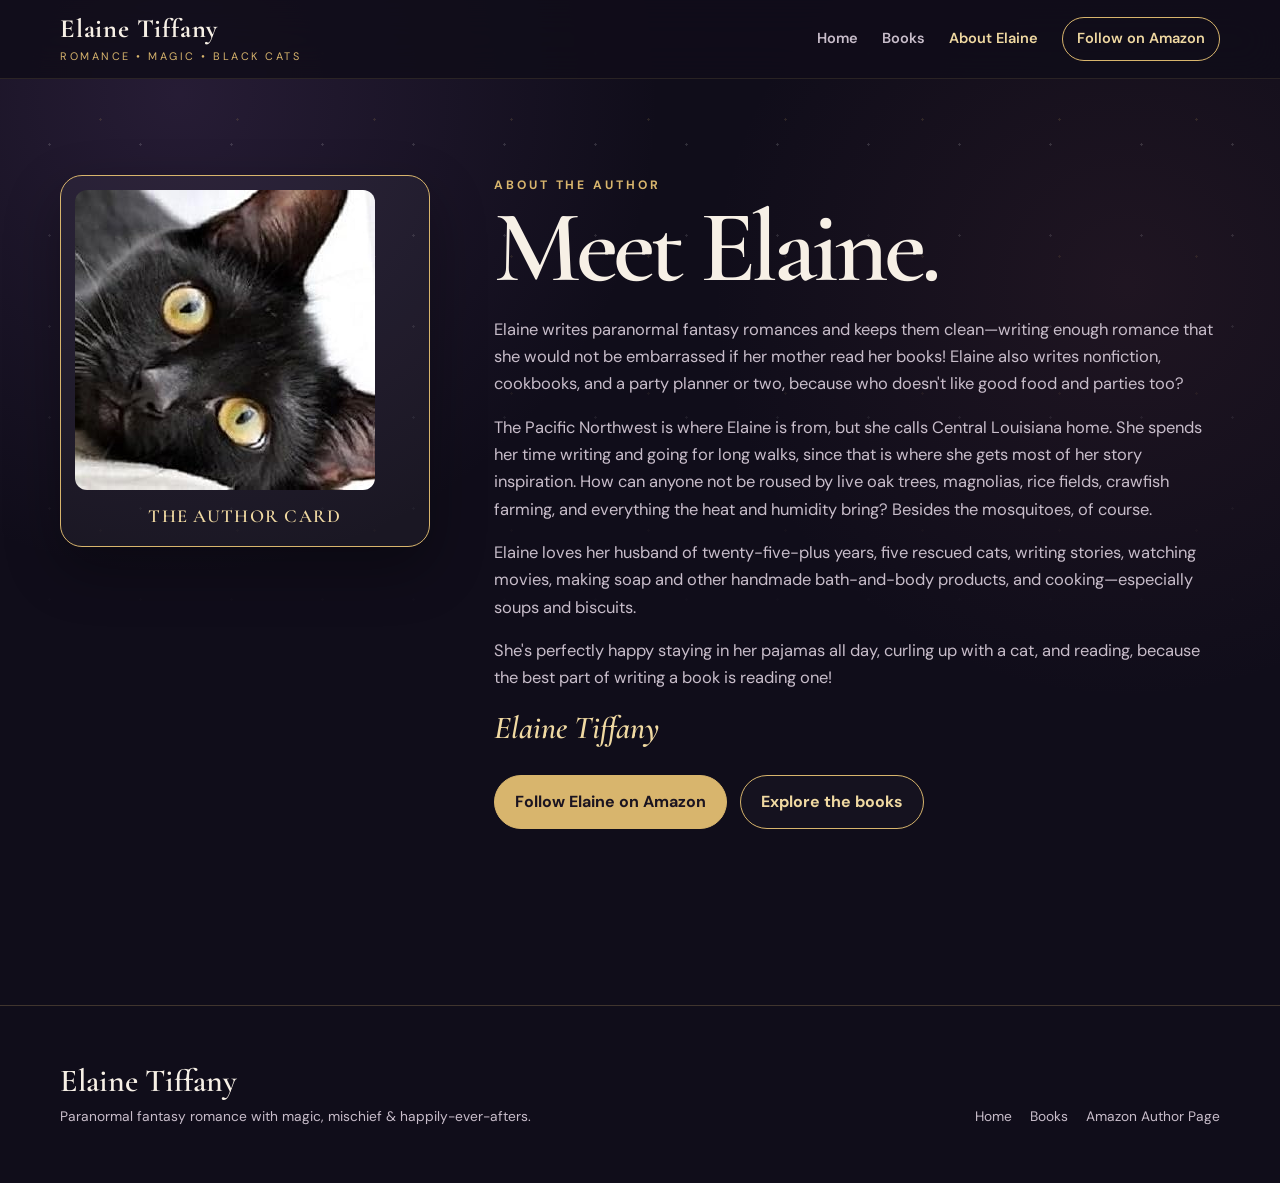
==== about.html @ 22968a8d "Add files via upload" ====
<!doctype html>
<html lang="en">
<head>
  <meta charset="utf-8"><meta name="viewport" content="width=device-width, initial-scale=1">
  <title>About Elaine Tiffany | Author</title>
  <meta name="description" content="Meet Elaine Tiffany, author of clean paranormal fantasy romance and the Black Cats and Magic series.">
  <link rel="icon" href="assets/favicon.svg" type="image/svg+xml"><link rel="stylesheet" href="styles.css">
</head>
<body>
<header class="site-header"><div class="container nav-wrap"><a class="brand" href="index.html"><strong>Elaine Tiffany</strong><span>Romance • Magic • Black Cats</span></a><nav aria-label="Primary navigation"><a href="index.html">Home</a><a href="books.html">Books</a><a href="about.html" aria-current="page">About Elaine</a><a class="nav-cta" href="https://www.amazon.com/stores/author/B0BPYTJP8M" target="_blank" rel="noopener">Follow on Amazon</a></nav></div></header>
<main>
<section class="section"><div class="container about-grid">
  <aside class="about-photo"><img src="assets/images/elaine-tiffany-author.jpg" alt="Black cat with golden eyes, Elaine Tiffany's author image"><div class="tarot-caption">THE AUTHOR CARD</div></aside>
  <div class="about-copy"><div class="eyebrow">About the author</div><h1>Meet Elaine.</h1>
    <p>Elaine writes paranormal fantasy romances and keeps them clean—writing enough romance that she would not be embarrassed if her mother read her books! Elaine also writes nonfiction, cookbooks, and a party planner or two, because who doesn't like good food and parties too?</p>
    <p>The Pacific Northwest is where Elaine is from, but she calls Central Louisiana home. She spends her time writing and going for long walks, since that is where she gets most of her story inspiration. How can anyone not be roused by live oak trees, magnolias, rice fields, crawfish farming, and everything the heat and humidity bring? Besides the mosquitoes, of course.</p>
    <p>Elaine loves her husband of twenty-five-plus years, five rescued cats, writing stories, watching movies, making soap and other handmade bath-and-body products, and cooking—especially soups and biscuits.</p>
    <p>She's perfectly happy staying in her pajamas all day, curling up with a cat, and reading, because the best part of writing a book is reading one!</p>
    <div class="signature">Elaine Tiffany</div>
    <div class="button-row" style="margin-top:28px"><a class="button primary" href="https://www.amazon.com/stores/author/B0BPYTJP8M" target="_blank" rel="noopener">Follow Elaine on Amazon</a><a class="button secondary" href="books.html">Explore the books</a></div>
  </div>
</div></section>
</main>
<footer class="site-footer"><div class="container footer-grid"><div><div class="footer-brand">Elaine Tiffany</div><div class="footer-note">Paranormal fantasy romance with magic, mischief &amp; happily-ever-afters.</div></div><div class="footer-links"><a href="index.html">Home</a><a href="books.html">Books</a><a href="https://www.amazon.com/stores/author/B0BPYTJP8M" target="_blank" rel="noopener">Amazon Author Page</a></div></div></footer>
</body></html>
---- styles.css ----
@import url('https://fonts.googleapis.com/css2?family=Cormorant+Garamond:wght@500;600;700&family=DM+Sans:wght@400;500;600;700&display=swap');

:root {
  --night: #100d1a;
  --night-2: #191329;
  --plum: #2b1e3c;
  --ink: #f7f0e6;
  --muted: #c8bdca;
  --gold: #d8b56d;
  --gold-pale: #f0d9a2;
  --rose: #c98282;
  --line: rgba(216,181,109,.24);
  --panel: rgba(255,255,255,.045);
  --shadow: 0 22px 55px rgba(0,0,0,.32);
}

* { box-sizing: border-box; }
html { scroll-behavior: smooth; }
body {
  margin: 0;
  color: var(--ink);
  font-family: "DM Sans", system-ui, sans-serif;
  background:
    radial-gradient(circle at 14% 8%, rgba(109,76,138,.24), transparent 30rem),
    radial-gradient(circle at 88% 24%, rgba(141,79,89,.12), transparent 26rem),
    var(--night);
  line-height: 1.65;
}
body::before {
  content: "";
  position: fixed; inset: 0; pointer-events: none; opacity: .25;
  background-image:
    radial-gradient(circle, rgba(255,255,255,.7) 0 1px, transparent 1.4px),
    radial-gradient(circle, rgba(216,181,109,.7) 0 1px, transparent 1.4px);
  background-size: 91px 91px, 137px 137px;
  background-position: 4px 8px, 32px 51px;
  mask-image: linear-gradient(to bottom, black, transparent 72%);
}

a { color: inherit; }
img { max-width: 100%; display: block; }
.container { width: min(1160px, calc(100% - 40px)); margin: 0 auto; }

.site-header {
  position: sticky; top: 0; z-index: 50;
  background: rgba(16,13,26,.88);
  backdrop-filter: blur(18px);
  border-bottom: 1px solid rgba(216,181,109,.13);
}
.nav-wrap { display:flex; align-items:center; justify-content:space-between; min-height:78px; gap:24px; }
.brand { text-decoration:none; display:flex; flex-direction:column; line-height:1; }
.brand strong { font: 700 1.65rem/1 "Cormorant Garamond", serif; letter-spacing:.03em; }
.brand span { color:var(--gold); font-size:.68rem; letter-spacing:.23em; text-transform:uppercase; margin-top:8px; }
nav { display:flex; gap:24px; align-items:center; }
nav a { text-decoration:none; color:var(--muted); font-size:.91rem; font-weight:600; }
nav a:hover, nav a[aria-current="page"] { color:var(--gold-pale); }
.nav-cta { border:1px solid var(--gold); padding:9px 14px; border-radius:999px; color:var(--gold-pale)!important; }

.hero { min-height: calc(100vh - 79px); display:grid; align-items:center; padding:72px 0 82px; }
.hero-grid { display:grid; grid-template-columns: 1.12fr .88fr; align-items:center; gap:72px; }
.eyebrow { color:var(--gold); font-size:.76rem; text-transform:uppercase; letter-spacing:.24em; font-weight:700; }
h1,h2,h3 { font-family:"Cormorant Garamond", serif; line-height:1.02; margin:0; }
h1 { font-size:clamp(4rem, 9vw, 7.6rem); font-weight:600; letter-spacing:-.045em; }
.hero h1 em { color:var(--gold-pale); font-style:italic; font-weight:500; }
.hero-lede { max-width:680px; color:var(--muted); font-size:1.13rem; margin:26px 0 34px; }
.button-row { display:flex; flex-wrap:wrap; gap:13px; }
.button { display:inline-flex; align-items:center; justify-content:center; text-decoration:none; border-radius:999px; padding:13px 20px; font-weight:700; border:1px solid var(--gold); transition:.2s ease; }
.button.primary { background:var(--gold); color:#1b1420; }
.button.secondary { color:var(--gold-pale); background:rgba(255,255,255,.025); }
.button:hover { transform:translateY(-2px); box-shadow:0 9px 24px rgba(0,0,0,.24); }

.tarot-frame { width:min(390px, 100%); margin-left:auto; border:1px solid var(--gold); padding:13px; border-radius:22px; background:linear-gradient(160deg, rgba(216,181,109,.1), rgba(255,255,255,.02)); box-shadow:var(--shadow); transform:rotate(2deg); }
.tarot-inner { border:1px solid var(--line); padding:14px; border-radius:14px; position:relative; }
.tarot-inner::before,.tarot-inner::after { content:"✦"; position:absolute; color:var(--gold); font-size:18px; top:-4px; }
.tarot-inner::before { left:8px; }.tarot-inner::after { right:8px; }
.author-cat { aspect-ratio:1/1; object-fit:cover; border-radius:10px; }
.tarot-caption { text-align:center; padding:15px 4px 5px; color:var(--gold-pale); font:600 1.15rem "Cormorant Garamond",serif; letter-spacing:.07em; }

.section { padding:96px 0; position:relative; }
.section-tight { padding-top:40px; }
.section-head { max-width:720px; margin-bottom:44px; }
.section-head h2 { font-size:clamp(2.9rem,5.7vw,5rem); margin-top:10px; }
.section-head p { color:var(--muted); margin:18px 0 0; }

.series-intro { display:grid; grid-template-columns:.78fr 1.22fr; gap:58px; align-items:start; }
.series-title-card { border:1px solid var(--line); border-radius:22px; padding:34px; background:var(--panel); box-shadow:var(--shadow); position:sticky; top:112px; }
.series-title-card .big-seven { font:600 7rem/1 "Cormorant Garamond",serif; color:var(--gold); opacity:.9; }
.series-title-card p { color:var(--muted); }
.series-copy h2 { font-size:clamp(3.2rem,6vw,5.3rem); }
.series-copy p { color:var(--muted); font-size:1.02rem; }

.book-grid { display:grid; grid-template-columns:repeat(3,1fr); gap:25px; }
.book-card { border:1px solid var(--line); background:var(--panel); border-radius:20px; overflow:hidden; box-shadow:0 16px 42px rgba(0,0,0,.2); }
.book-card img { width:100%; aspect-ratio:2/3; object-fit:cover; }
.book-card-body { padding:24px; }
.book-card .status { display:inline-flex; padding:5px 10px; border:1px solid var(--line); border-radius:999px; color:var(--gold-pale); font-size:.72rem; letter-spacing:.12em; text-transform:uppercase; margin-bottom:12px; }
.book-card h3 { font-size:2rem; }
.book-card p { color:var(--muted); font-size:.93rem; }
.book-card .button { width:100%; margin-top:6px; padding:11px 14px; }
.sneak { border-color:rgba(240,217,162,.55); box-shadow:0 16px 55px rgba(216,181,109,.12); }
.sneak .status { background:rgba(216,181,109,.12); }

.cta-band { margin:74px 0 0; border:1px solid var(--line); border-radius:26px; padding:48px; background:linear-gradient(120deg, rgba(216,181,109,.1), rgba(110,74,136,.12)); display:flex; justify-content:space-between; align-items:center; gap:28px; }
.cta-band h2 { font-size:clamp(2.3rem,5vw,4rem); }
.cta-band p { color:var(--muted); margin:8px 0 0; max-width:650px; }

.page-hero { padding:88px 0 48px; }
.page-hero h1 { font-size:clamp(4rem,8vw,7rem); }
.page-hero p { color:var(--muted); max-width:760px; font-size:1.08rem; }
.book-list { display:flex; flex-direction:column; gap:34px; }
.book-feature { display:grid; grid-template-columns:280px 1fr; gap:40px; padding:30px; border:1px solid var(--line); background:var(--panel); border-radius:24px; align-items:start; }
.book-feature img { border-radius:12px; box-shadow:0 16px 38px rgba(0,0,0,.34); }
.book-meta { color:var(--gold); text-transform:uppercase; letter-spacing:.17em; font-size:.73rem; font-weight:700; }
.book-feature h2 { font-size:clamp(2.7rem,5vw,4.3rem); margin:8px 0 13px; }
.book-feature p { color:var(--muted); }
.book-feature .button { margin-top:8px; }

.future-grid { display:grid; grid-template-columns:1fr 1fr; gap:28px; margin-top:38px; }
.future-card { min-height:330px; border:1px solid var(--line); border-radius:24px; padding:38px; display:flex; flex-direction:column; justify-content:flex-end; background:
  linear-gradient(to top, rgba(16,13,26,.96), rgba(26,19,41,.74)),
  repeating-linear-gradient(45deg, transparent 0 24px, rgba(216,181,109,.04) 24px 25px);
  position:relative; overflow:hidden;
}
.future-card::before { content:"✦"; position:absolute; top:25px; right:30px; color:var(--gold); font-size:3rem; opacity:.3; }
.future-card .roman { font:600 5.5rem/1 "Cormorant Garamond",serif; color:rgba(216,181,109,.18); position:absolute; top:22px; left:30px; }
.future-card h3 { font-size:3rem; }
.future-card p { color:var(--muted); margin-bottom:0; }

.about-grid { display:grid; grid-template-columns:370px 1fr; gap:64px; align-items:start; }
.about-photo { border:1px solid var(--gold); padding:14px; border-radius:22px; background:var(--panel); box-shadow:var(--shadow); }
.about-photo img { border-radius:12px; aspect-ratio:1/1; object-fit:cover; }
.about-copy h1 { font-size:clamp(4rem,8vw,7rem); }
.about-copy p { color:var(--muted); font-size:1.03rem; }
.about-copy .signature { color:var(--gold-pale); font:italic 600 2rem "Cormorant Garamond",serif; }

.site-footer { padding:55px 0; border-top:1px solid var(--line); margin-top:80px; }
.footer-grid { display:flex; justify-content:space-between; gap:30px; align-items:flex-end; }
.footer-brand { font:600 2rem "Cormorant Garamond",serif; }
.footer-note { color:var(--muted); font-size:.86rem; margin-top:5px; }
.footer-links { display:flex; flex-wrap:wrap; gap:18px; justify-content:flex-end; }
.footer-links a { color:var(--muted); text-decoration:none; font-size:.86rem; }
.footer-links a:hover { color:var(--gold-pale); }

@media (max-width: 900px) {
  .hero-grid,.series-intro,.about-grid { grid-template-columns:1fr; }
  .tarot-frame { margin:20px auto 0; }
  .series-title-card { position:static; }
  .book-grid { grid-template-columns:repeat(2,1fr); }
  .book-feature { grid-template-columns:220px 1fr; gap:28px; }
  .about-photo { max-width:380px; }
}
@media (max-width: 650px) {
  .container { width:min(100% - 28px,1160px); }
  .nav-wrap { min-height:70px; }
  nav a:not(.nav-cta) { display:none; }
  .brand strong { font-size:1.35rem; }
  h1 { font-size:3.55rem; }
  .hero { padding-top:48px; }
  .section { padding:70px 0; }
  .book-grid,.future-grid { grid-template-columns:1fr; }
  .book-feature { grid-template-columns:1fr; padding:20px; }
  .book-feature img { width:min(280px,100%); margin:auto; }
  .cta-band,.footer-grid { flex-direction:column; align-items:flex-start; }
  .cta-band { padding:32px; }
  .footer-links { justify-content:flex-start; }
}
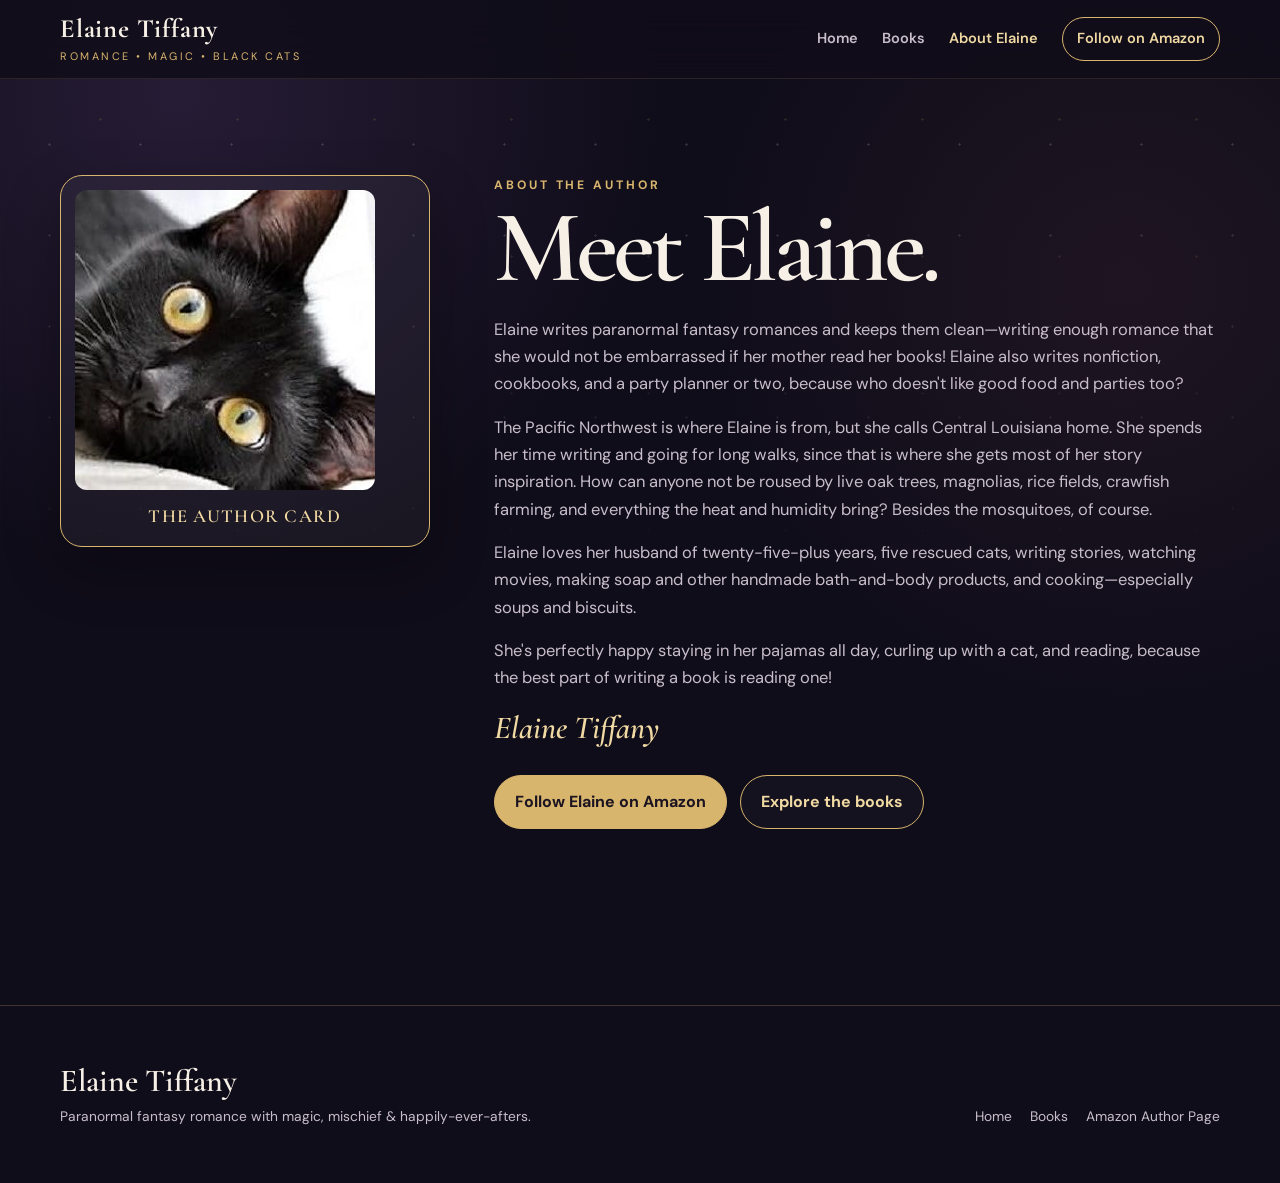
==== commit d8be0bf7: "Add files via upload" ====
--- a/about.html
+++ b/about.html
@@ -1,25 +1,25 @@
-<!doctype html>
-<html lang="en">
-<head>
-  <meta charset="utf-8"><meta name="viewport" content="width=device-width, initial-scale=1">
-  <title>About Elaine Tiffany | Author</title>
-  <meta name="description" content="Meet Elaine Tiffany, author of clean paranormal fantasy romance and the Black Cats and Magic series.">
-  <link rel="icon" href="assets/favicon.svg" type="image/svg+xml"><link rel="stylesheet" href="styles.css">
-</head>
-<body>
-<header class="site-header"><div class="container nav-wrap"><a class="brand" href="index.html"><strong>Elaine Tiffany</strong><span>Romance • Magic • Black Cats</span></a><nav aria-label="Primary navigation"><a href="index.html">Home</a><a href="books.html">Books</a><a href="about.html" aria-current="page">About Elaine</a><a class="nav-cta" href="https://www.amazon.com/stores/author/B0BPYTJP8M" target="_blank" rel="noopener">Follow on Amazon</a></nav></div></header>
-<main>
-<section class="section"><div class="container about-grid">
-  <aside class="about-photo"><img src="assets/images/elaine-tiffany-author.jpg" alt="Black cat with golden eyes, Elaine Tiffany's author image"><div class="tarot-caption">THE AUTHOR CARD</div></aside>
-  <div class="about-copy"><div class="eyebrow">About the author</div><h1>Meet Elaine.</h1>
-    <p>Elaine writes paranormal fantasy romances and keeps them clean—writing enough romance that she would not be embarrassed if her mother read her books! Elaine also writes nonfiction, cookbooks, and a party planner or two, because who doesn't like good food and parties too?</p>
-    <p>The Pacific Northwest is where Elaine is from, but she calls Central Louisiana home. She spends her time writing and going for long walks, since that is where she gets most of her story inspiration. How can anyone not be roused by live oak trees, magnolias, rice fields, crawfish farming, and everything the heat and humidity bring? Besides the mosquitoes, of course.</p>
-    <p>Elaine loves her husband of twenty-five-plus years, five rescued cats, writing stories, watching movies, making soap and other handmade bath-and-body products, and cooking—especially soups and biscuits.</p>
-    <p>She's perfectly happy staying in her pajamas all day, curling up with a cat, and reading, because the best part of writing a book is reading one!</p>
-    <div class="signature">Elaine Tiffany</div>
-    <div class="button-row" style="margin-top:28px"><a class="button primary" href="https://www.amazon.com/stores/author/B0BPYTJP8M" target="_blank" rel="noopener">Follow Elaine on Amazon</a><a class="button secondary" href="books.html">Explore the books</a></div>
-  </div>
-</div></section>
-</main>
-<footer class="site-footer"><div class="container footer-grid"><div><div class="footer-brand">Elaine Tiffany</div><div class="footer-note">Paranormal fantasy romance with magic, mischief &amp; happily-ever-afters.</div></div><div class="footer-links"><a href="index.html">Home</a><a href="books.html">Books</a><a href="https://www.amazon.com/stores/author/B0BPYTJP8M" target="_blank" rel="noopener">Amazon Author Page</a></div></div></footer>
-</body></html>
+<!doctype html>
+<html lang="en">
+<head>
+  <meta charset="utf-8"><meta name="viewport" content="width=device-width, initial-scale=1">
+  <title>About Elaine Tiffany | Author</title>
+  <meta name="description" content="Meet Elaine Tiffany, author of clean paranormal fantasy romance and the Black Cats and Magic series.">
+  <link rel="icon" href="assets/favicon.svg" type="image/svg+xml"><link rel="stylesheet" href="styles.css">
+</head>
+<body>
+<header class="site-header"><div class="container nav-wrap"><a class="brand" href="index.html"><strong>Elaine Tiffany</strong><span>Romance • Magic • Black Cats</span></a><nav aria-label="Primary navigation"><a href="index.html">Home</a><a href="books.html">Books</a><a href="about.html" aria-current="page">About Elaine</a><a class="nav-cta" href="https://www.amazon.com/stores/author/B0BPYTJP8M" target="_blank" rel="noopener">Follow on Amazon</a></nav></div></header>
+<main>
+<section class="section"><div class="container about-grid">
+  <aside class="about-photo"><img src="assets/images/elaine-tiffany-author.jpg" alt="Black cat with golden eyes, Elaine Tiffany's author image" decoding="async" loading="lazy"><div class="tarot-caption">THE AUTHOR CARD</div></aside>
+  <div class="about-copy"><div class="eyebrow">About the author</div><h1>Meet Elaine.</h1>
+    <p>Elaine writes paranormal fantasy romances and keeps them clean—writing enough romance that she would not be embarrassed if her mother read her books! Elaine also writes nonfiction, cookbooks, and a party planner or two, because who doesn't like good food and parties too?</p>
+    <p>The Pacific Northwest is where Elaine is from, but she calls Central Louisiana home. She spends her time writing and going for long walks, since that is where she gets most of her story inspiration. How can anyone not be roused by live oak trees, magnolias, rice fields, crawfish farming, and everything the heat and humidity bring? Besides the mosquitoes, of course.</p>
+    <p>Elaine loves her husband of twenty-five-plus years, five rescued cats, writing stories, watching movies, making soap and other handmade bath-and-body products, and cooking—especially soups and biscuits.</p>
+    <p>She's perfectly happy staying in her pajamas all day, curling up with a cat, and reading, because the best part of writing a book is reading one!</p>
+    <div class="signature">Elaine Tiffany</div>
+    <div class="button-row" style="margin-top:28px"><a class="button primary" href="https://www.amazon.com/stores/author/B0BPYTJP8M" target="_blank" rel="noopener">Follow Elaine on Amazon</a><a class="button secondary" href="books.html">Explore the books</a></div>
+  </div>
+</div></section>
+</main>
+<footer class="site-footer"><div class="container footer-grid"><div><div class="footer-brand">Elaine Tiffany</div><div class="footer-note">Paranormal fantasy romance with magic, mischief &amp; happily-ever-afters.</div></div><div class="footer-links"><a href="index.html">Home</a><a href="books.html">Books</a><a href="https://www.amazon.com/stores/author/B0BPYTJP8M" target="_blank" rel="noopener">Amazon Author Page</a></div></div></footer>
+</body></html>
--- a/styles.css
+++ b/styles.css
@@ -1,166 +1,182 @@
-@import url('https://fonts.googleapis.com/css2?family=Cormorant+Garamond:wght@500;600;700&family=DM+Sans:wght@400;500;600;700&display=swap');
-
-:root {
-  --night: #100d1a;
-  --night-2: #191329;
-  --plum: #2b1e3c;
-  --ink: #f7f0e6;
-  --muted: #c8bdca;
-  --gold: #d8b56d;
-  --gold-pale: #f0d9a2;
-  --rose: #c98282;
-  --line: rgba(216,181,109,.24);
-  --panel: rgba(255,255,255,.045);
-  --shadow: 0 22px 55px rgba(0,0,0,.32);
-}
-
-* { box-sizing: border-box; }
-html { scroll-behavior: smooth; }
-body {
-  margin: 0;
-  color: var(--ink);
-  font-family: "DM Sans", system-ui, sans-serif;
-  background:
-    radial-gradient(circle at 14% 8%, rgba(109,76,138,.24), transparent 30rem),
-    radial-gradient(circle at 88% 24%, rgba(141,79,89,.12), transparent 26rem),
-    var(--night);
-  line-height: 1.65;
-}
-body::before {
-  content: "";
-  position: fixed; inset: 0; pointer-events: none; opacity: .25;
-  background-image:
-    radial-gradient(circle, rgba(255,255,255,.7) 0 1px, transparent 1.4px),
-    radial-gradient(circle, rgba(216,181,109,.7) 0 1px, transparent 1.4px);
-  background-size: 91px 91px, 137px 137px;
-  background-position: 4px 8px, 32px 51px;
-  mask-image: linear-gradient(to bottom, black, transparent 72%);
-}
-
-a { color: inherit; }
-img { max-width: 100%; display: block; }
-.container { width: min(1160px, calc(100% - 40px)); margin: 0 auto; }
-
-.site-header {
-  position: sticky; top: 0; z-index: 50;
-  background: rgba(16,13,26,.88);
-  backdrop-filter: blur(18px);
-  border-bottom: 1px solid rgba(216,181,109,.13);
-}
-.nav-wrap { display:flex; align-items:center; justify-content:space-between; min-height:78px; gap:24px; }
-.brand { text-decoration:none; display:flex; flex-direction:column; line-height:1; }
-.brand strong { font: 700 1.65rem/1 "Cormorant Garamond", serif; letter-spacing:.03em; }
-.brand span { color:var(--gold); font-size:.68rem; letter-spacing:.23em; text-transform:uppercase; margin-top:8px; }
-nav { display:flex; gap:24px; align-items:center; }
-nav a { text-decoration:none; color:var(--muted); font-size:.91rem; font-weight:600; }
-nav a:hover, nav a[aria-current="page"] { color:var(--gold-pale); }
-.nav-cta { border:1px solid var(--gold); padding:9px 14px; border-radius:999px; color:var(--gold-pale)!important; }
-
-.hero { min-height: calc(100vh - 79px); display:grid; align-items:center; padding:72px 0 82px; }
-.hero-grid { display:grid; grid-template-columns: 1.12fr .88fr; align-items:center; gap:72px; }
-.eyebrow { color:var(--gold); font-size:.76rem; text-transform:uppercase; letter-spacing:.24em; font-weight:700; }
-h1,h2,h3 { font-family:"Cormorant Garamond", serif; line-height:1.02; margin:0; }
-h1 { font-size:clamp(4rem, 9vw, 7.6rem); font-weight:600; letter-spacing:-.045em; }
-.hero h1 em { color:var(--gold-pale); font-style:italic; font-weight:500; }
-.hero-lede { max-width:680px; color:var(--muted); font-size:1.13rem; margin:26px 0 34px; }
-.button-row { display:flex; flex-wrap:wrap; gap:13px; }
-.button { display:inline-flex; align-items:center; justify-content:center; text-decoration:none; border-radius:999px; padding:13px 20px; font-weight:700; border:1px solid var(--gold); transition:.2s ease; }
-.button.primary { background:var(--gold); color:#1b1420; }
-.button.secondary { color:var(--gold-pale); background:rgba(255,255,255,.025); }
-.button:hover { transform:translateY(-2px); box-shadow:0 9px 24px rgba(0,0,0,.24); }
-
-.tarot-frame { width:min(390px, 100%); margin-left:auto; border:1px solid var(--gold); padding:13px; border-radius:22px; background:linear-gradient(160deg, rgba(216,181,109,.1), rgba(255,255,255,.02)); box-shadow:var(--shadow); transform:rotate(2deg); }
-.tarot-inner { border:1px solid var(--line); padding:14px; border-radius:14px; position:relative; }
-.tarot-inner::before,.tarot-inner::after { content:"✦"; position:absolute; color:var(--gold); font-size:18px; top:-4px; }
-.tarot-inner::before { left:8px; }.tarot-inner::after { right:8px; }
-.author-cat { aspect-ratio:1/1; object-fit:cover; border-radius:10px; }
-.tarot-caption { text-align:center; padding:15px 4px 5px; color:var(--gold-pale); font:600 1.15rem "Cormorant Garamond",serif; letter-spacing:.07em; }
-
-.section { padding:96px 0; position:relative; }
-.section-tight { padding-top:40px; }
-.section-head { max-width:720px; margin-bottom:44px; }
-.section-head h2 { font-size:clamp(2.9rem,5.7vw,5rem); margin-top:10px; }
-.section-head p { color:var(--muted); margin:18px 0 0; }
-
-.series-intro { display:grid; grid-template-columns:.78fr 1.22fr; gap:58px; align-items:start; }
-.series-title-card { border:1px solid var(--line); border-radius:22px; padding:34px; background:var(--panel); box-shadow:var(--shadow); position:sticky; top:112px; }
-.series-title-card .big-seven { font:600 7rem/1 "Cormorant Garamond",serif; color:var(--gold); opacity:.9; }
-.series-title-card p { color:var(--muted); }
-.series-copy h2 { font-size:clamp(3.2rem,6vw,5.3rem); }
-.series-copy p { color:var(--muted); font-size:1.02rem; }
-
-.book-grid { display:grid; grid-template-columns:repeat(3,1fr); gap:25px; }
-.book-card { border:1px solid var(--line); background:var(--panel); border-radius:20px; overflow:hidden; box-shadow:0 16px 42px rgba(0,0,0,.2); }
-.book-card img { width:100%; aspect-ratio:2/3; object-fit:cover; }
-.book-card-body { padding:24px; }
-.book-card .status { display:inline-flex; padding:5px 10px; border:1px solid var(--line); border-radius:999px; color:var(--gold-pale); font-size:.72rem; letter-spacing:.12em; text-transform:uppercase; margin-bottom:12px; }
-.book-card h3 { font-size:2rem; }
-.book-card p { color:var(--muted); font-size:.93rem; }
-.book-card .button { width:100%; margin-top:6px; padding:11px 14px; }
-.sneak { border-color:rgba(240,217,162,.55); box-shadow:0 16px 55px rgba(216,181,109,.12); }
-.sneak .status { background:rgba(216,181,109,.12); }
-
-.cta-band { margin:74px 0 0; border:1px solid var(--line); border-radius:26px; padding:48px; background:linear-gradient(120deg, rgba(216,181,109,.1), rgba(110,74,136,.12)); display:flex; justify-content:space-between; align-items:center; gap:28px; }
-.cta-band h2 { font-size:clamp(2.3rem,5vw,4rem); }
-.cta-band p { color:var(--muted); margin:8px 0 0; max-width:650px; }
-
-.page-hero { padding:88px 0 48px; }
-.page-hero h1 { font-size:clamp(4rem,8vw,7rem); }
-.page-hero p { color:var(--muted); max-width:760px; font-size:1.08rem; }
-.book-list { display:flex; flex-direction:column; gap:34px; }
-.book-feature { display:grid; grid-template-columns:280px 1fr; gap:40px; padding:30px; border:1px solid var(--line); background:var(--panel); border-radius:24px; align-items:start; }
-.book-feature img { border-radius:12px; box-shadow:0 16px 38px rgba(0,0,0,.34); }
-.book-meta { color:var(--gold); text-transform:uppercase; letter-spacing:.17em; font-size:.73rem; font-weight:700; }
-.book-feature h2 { font-size:clamp(2.7rem,5vw,4.3rem); margin:8px 0 13px; }
-.book-feature p { color:var(--muted); }
-.book-feature .button { margin-top:8px; }
-
-.future-grid { display:grid; grid-template-columns:1fr 1fr; gap:28px; margin-top:38px; }
-.future-card { min-height:330px; border:1px solid var(--line); border-radius:24px; padding:38px; display:flex; flex-direction:column; justify-content:flex-end; background:
-  linear-gradient(to top, rgba(16,13,26,.96), rgba(26,19,41,.74)),
-  repeating-linear-gradient(45deg, transparent 0 24px, rgba(216,181,109,.04) 24px 25px);
-  position:relative; overflow:hidden;
-}
-.future-card::before { content:"✦"; position:absolute; top:25px; right:30px; color:var(--gold); font-size:3rem; opacity:.3; }
-.future-card .roman { font:600 5.5rem/1 "Cormorant Garamond",serif; color:rgba(216,181,109,.18); position:absolute; top:22px; left:30px; }
-.future-card h3 { font-size:3rem; }
-.future-card p { color:var(--muted); margin-bottom:0; }
-
-.about-grid { display:grid; grid-template-columns:370px 1fr; gap:64px; align-items:start; }
-.about-photo { border:1px solid var(--gold); padding:14px; border-radius:22px; background:var(--panel); box-shadow:var(--shadow); }
-.about-photo img { border-radius:12px; aspect-ratio:1/1; object-fit:cover; }
-.about-copy h1 { font-size:clamp(4rem,8vw,7rem); }
-.about-copy p { color:var(--muted); font-size:1.03rem; }
-.about-copy .signature { color:var(--gold-pale); font:italic 600 2rem "Cormorant Garamond",serif; }
-
-.site-footer { padding:55px 0; border-top:1px solid var(--line); margin-top:80px; }
-.footer-grid { display:flex; justify-content:space-between; gap:30px; align-items:flex-end; }
-.footer-brand { font:600 2rem "Cormorant Garamond",serif; }
-.footer-note { color:var(--muted); font-size:.86rem; margin-top:5px; }
-.footer-links { display:flex; flex-wrap:wrap; gap:18px; justify-content:flex-end; }
-.footer-links a { color:var(--muted); text-decoration:none; font-size:.86rem; }
-.footer-links a:hover { color:var(--gold-pale); }
-
-@media (max-width: 900px) {
-  .hero-grid,.series-intro,.about-grid { grid-template-columns:1fr; }
-  .tarot-frame { margin:20px auto 0; }
-  .series-title-card { position:static; }
-  .book-grid { grid-template-columns:repeat(2,1fr); }
-  .book-feature { grid-template-columns:220px 1fr; gap:28px; }
-  .about-photo { max-width:380px; }
-}
-@media (max-width: 650px) {
-  .container { width:min(100% - 28px,1160px); }
-  .nav-wrap { min-height:70px; }
-  nav a:not(.nav-cta) { display:none; }
-  .brand strong { font-size:1.35rem; }
-  h1 { font-size:3.55rem; }
-  .hero { padding-top:48px; }
-  .section { padding:70px 0; }
-  .book-grid,.future-grid { grid-template-columns:1fr; }
-  .book-feature { grid-template-columns:1fr; padding:20px; }
-  .book-feature img { width:min(280px,100%); margin:auto; }
-  .cta-band,.footer-grid { flex-direction:column; align-items:flex-start; }
-  .cta-band { padding:32px; }
-  .footer-links { justify-content:flex-start; }
-}
+@import url('https://fonts.googleapis.com/css2?family=Cormorant+Garamond:wght@500;600;700&family=DM+Sans:wght@400;500;600;700&display=swap');
+
+:root {
+  --night: #100d1a;
+  --night-2: #191329;
+  --plum: #2b1e3c;
+  --ink: #f7f0e6;
+  --muted: #c8bdca;
+  --gold: #d8b56d;
+  --gold-pale: #f0d9a2;
+  --rose: #c98282;
+  --line: rgba(216,181,109,.24);
+  --panel: rgba(255,255,255,.045);
+  --shadow: 0 22px 55px rgba(0,0,0,.32);
+}
+
+* { box-sizing: border-box; }
+html { scroll-behavior: smooth; }
+body {
+  margin: 0;
+  color: var(--ink);
+  font-family: "DM Sans", system-ui, sans-serif;
+  background:
+    radial-gradient(circle at 14% 8%, rgba(109,76,138,.24), transparent 30rem),
+    radial-gradient(circle at 88% 24%, rgba(141,79,89,.12), transparent 26rem),
+    var(--night);
+  line-height: 1.65;
+}
+body::before {
+  content: "";
+  position: fixed; inset: 0; pointer-events: none; opacity: .25;
+  background-image:
+    radial-gradient(circle, rgba(255,255,255,.7) 0 1px, transparent 1.4px),
+    radial-gradient(circle, rgba(216,181,109,.7) 0 1px, transparent 1.4px);
+  background-size: 91px 91px, 137px 137px;
+  background-position: 4px 8px, 32px 51px;
+  mask-image: linear-gradient(to bottom, black, transparent 72%);
+}
+
+a { color: inherit; }
+img { max-width: 100%; display: block; }
+.container { width: min(1160px, calc(100% - 40px)); margin: 0 auto; }
+
+.site-header {
+  position: sticky; top: 0; z-index: 50;
+  background: rgba(16,13,26,.88);
+  backdrop-filter: blur(18px);
+  border-bottom: 1px solid rgba(216,181,109,.13);
+}
+.nav-wrap { display:flex; align-items:center; justify-content:space-between; min-height:78px; gap:24px; }
+.brand { text-decoration:none; display:flex; flex-direction:column; line-height:1; }
+.brand strong { font: 700 1.65rem/1 "Cormorant Garamond", serif; letter-spacing:.03em; }
+.brand span { color:var(--gold); font-size:.68rem; letter-spacing:.23em; text-transform:uppercase; margin-top:8px; }
+nav { display:flex; gap:24px; align-items:center; }
+nav a { text-decoration:none; color:var(--muted); font-size:.91rem; font-weight:600; }
+nav a:hover, nav a[aria-current="page"] { color:var(--gold-pale); }
+.nav-cta { border:1px solid var(--gold); padding:9px 14px; border-radius:999px; color:var(--gold-pale)!important; }
+
+.hero { min-height: calc(100vh - 79px); display:grid; align-items:center; padding:72px 0 82px; }
+.hero-grid { display:grid; grid-template-columns: 1.12fr .88fr; align-items:center; gap:72px; }
+.eyebrow { color:var(--gold); font-size:.76rem; text-transform:uppercase; letter-spacing:.24em; font-weight:700; }
+h1,h2,h3 { font-family:"Cormorant Garamond", serif; line-height:1.02; margin:0; }
+h1 { font-size:clamp(4rem, 9vw, 7.6rem); font-weight:600; letter-spacing:-.045em; }
+.hero h1 em { color:var(--gold-pale); font-style:italic; font-weight:500; }
+.hero-lede { max-width:680px; color:var(--muted); font-size:1.13rem; margin:26px 0 34px; }
+.button-row { display:flex; flex-wrap:wrap; gap:13px; }
+.preorder-callout {
+  max-width:680px; margin:-8px 0 26px; padding:16px 19px; display:grid; grid-template-columns:1fr auto; gap:2px 18px; align-items:center;
+  border:1px solid rgba(216,181,109,.5); border-radius:16px; text-decoration:none;
+  background:linear-gradient(110deg, rgba(216,181,109,.13), rgba(201,130,130,.08)); box-shadow:0 12px 34px rgba(0,0,0,.16);
+  transition:.2s ease;
+}
+.preorder-callout:hover { transform:translateY(-2px); border-color:var(--gold); box-shadow:0 16px 38px rgba(0,0,0,.24); }
+.preorder-kicker { grid-column:1 / -1; color:var(--gold); font-size:.68rem; font-weight:700; letter-spacing:.18em; text-transform:uppercase; }
+.preorder-callout strong { color:var(--gold-pale); font:600 1.65rem/1.1 "Cormorant Garamond",serif; }
+.preorder-arrow { color:var(--muted); font-size:.82rem; font-weight:600; }
+.series-emblem { width:min(420px,100%); }
+.series-emblem-title { text-align:center; color:var(--gold-pale); font:700 1.45rem/1 "Cormorant Garamond",serif; letter-spacing:.12em; padding:7px 4px 15px; }
+.series-emblem .tarot-caption { font-size:.82rem; letter-spacing:.13em; color:var(--gold); }
+
+.button { display:inline-flex; align-items:center; justify-content:center; text-decoration:none; border-radius:999px; padding:13px 20px; font-weight:700; border:1px solid var(--gold); transition:.2s ease; }
+.button.primary { background:var(--gold); color:#1b1420; }
+.button.secondary { color:var(--gold-pale); background:rgba(255,255,255,.025); }
+.button:hover { transform:translateY(-2px); box-shadow:0 9px 24px rgba(0,0,0,.24); }
+
+.tarot-frame { width:min(390px, 100%); margin-left:auto; border:1px solid var(--gold); padding:13px; border-radius:22px; background:linear-gradient(160deg, rgba(216,181,109,.1), rgba(255,255,255,.02)); box-shadow:var(--shadow); transform:rotate(2deg); }
+.tarot-inner { border:1px solid var(--line); padding:14px; border-radius:14px; position:relative; }
+.tarot-inner::before,.tarot-inner::after { content:"✦"; position:absolute; color:var(--gold); font-size:18px; top:-4px; }
+.tarot-inner::before { left:8px; }.tarot-inner::after { right:8px; }
+.author-cat { aspect-ratio:1/1; object-fit:cover; border-radius:10px; }
+.tarot-caption { text-align:center; padding:15px 4px 5px; color:var(--gold-pale); font:600 1.15rem "Cormorant Garamond",serif; letter-spacing:.07em; }
+
+.section { padding:96px 0; position:relative; }
+.section-tight { padding-top:40px; }
+.section-head { max-width:720px; margin-bottom:44px; }
+.section-head h2 { font-size:clamp(2.9rem,5.7vw,5rem); margin-top:10px; }
+.section-head p { color:var(--muted); margin:18px 0 0; }
+
+.series-intro { display:grid; grid-template-columns:.78fr 1.22fr; gap:58px; align-items:start; }
+.series-title-card { border:1px solid var(--line); border-radius:22px; padding:34px; background:var(--panel); box-shadow:var(--shadow); position:sticky; top:112px; }
+.series-title-card .big-seven { font:600 7rem/1 "Cormorant Garamond",serif; color:var(--gold); opacity:.9; }
+.series-title-card p { color:var(--muted); }
+.series-copy h2 { font-size:clamp(3.2rem,6vw,5.3rem); }
+.series-copy p { color:var(--muted); font-size:1.02rem; }
+
+.book-grid { display:grid; grid-template-columns:repeat(3,1fr); gap:25px; }
+.book-card { border:1px solid var(--line); background:var(--panel); border-radius:20px; overflow:hidden; box-shadow:0 16px 42px rgba(0,0,0,.2); }
+.book-card img { width:100%; aspect-ratio:2/3; object-fit:cover; }
+.book-card-body { padding:24px; }
+.book-card .status { display:inline-flex; padding:5px 10px; border:1px solid var(--line); border-radius:999px; color:var(--gold-pale); font-size:.72rem; letter-spacing:.12em; text-transform:uppercase; margin-bottom:12px; }
+.book-card h3 { font-size:2rem; }
+.book-card p { color:var(--muted); font-size:.93rem; }
+.book-card .button { width:100%; margin-top:6px; padding:11px 14px; }
+.sneak { border-color:rgba(240,217,162,.55); box-shadow:0 16px 55px rgba(216,181,109,.12); }
+.sneak .status { background:rgba(216,181,109,.12); }
+
+.cta-band { margin:74px 0 0; border:1px solid var(--line); border-radius:26px; padding:48px; background:linear-gradient(120deg, rgba(216,181,109,.1), rgba(110,74,136,.12)); display:flex; justify-content:space-between; align-items:center; gap:28px; }
+.cta-band h2 { font-size:clamp(2.3rem,5vw,4rem); }
+.cta-band p { color:var(--muted); margin:8px 0 0; max-width:650px; }
+
+.page-hero { padding:88px 0 48px; }
+.page-hero h1 { font-size:clamp(4rem,8vw,7rem); }
+.page-hero p { color:var(--muted); max-width:760px; font-size:1.08rem; }
+.book-list { display:flex; flex-direction:column; gap:34px; }
+.book-feature { display:grid; grid-template-columns:280px 1fr; gap:40px; padding:30px; border:1px solid var(--line); background:var(--panel); border-radius:24px; align-items:start; }
+.book-feature img { border-radius:12px; box-shadow:0 16px 38px rgba(0,0,0,.34); }
+.book-meta { color:var(--gold); text-transform:uppercase; letter-spacing:.17em; font-size:.73rem; font-weight:700; }
+.book-feature h2 { font-size:clamp(2.7rem,5vw,4.3rem); margin:8px 0 13px; }
+.book-feature p { color:var(--muted); }
+.book-feature .button { margin-top:8px; }
+
+.future-grid { display:grid; grid-template-columns:1fr 1fr; gap:28px; margin-top:38px; }
+.future-card { min-height:330px; border:1px solid var(--line); border-radius:24px; padding:38px; display:flex; flex-direction:column; justify-content:flex-end; background:
+  linear-gradient(to top, rgba(16,13,26,.96), rgba(26,19,41,.74)),
+  repeating-linear-gradient(45deg, transparent 0 24px, rgba(216,181,109,.04) 24px 25px);
+  position:relative; overflow:hidden;
+}
+.future-card::before { content:"✦"; position:absolute; top:25px; right:30px; color:var(--gold); font-size:3rem; opacity:.3; }
+.future-card .roman { font:600 5.5rem/1 "Cormorant Garamond",serif; color:rgba(216,181,109,.18); position:absolute; top:22px; left:30px; }
+.future-card h3 { font-size:3rem; }
+.future-card p { color:var(--muted); margin-bottom:0; }
+
+.about-grid { display:grid; grid-template-columns:370px 1fr; gap:64px; align-items:start; }
+.about-photo { border:1px solid var(--gold); padding:14px; border-radius:22px; background:var(--panel); box-shadow:var(--shadow); }
+.about-photo img { border-radius:12px; aspect-ratio:1/1; object-fit:cover; }
+.about-copy h1 { font-size:clamp(4rem,8vw,7rem); }
+.about-copy p { color:var(--muted); font-size:1.03rem; }
+.about-copy .signature { color:var(--gold-pale); font:italic 600 2rem "Cormorant Garamond",serif; }
+
+.site-footer { padding:55px 0; border-top:1px solid var(--line); margin-top:80px; }
+.footer-grid { display:flex; justify-content:space-between; gap:30px; align-items:flex-end; }
+.footer-brand { font:600 2rem "Cormorant Garamond",serif; }
+.footer-note { color:var(--muted); font-size:.86rem; margin-top:5px; }
+.footer-links { display:flex; flex-wrap:wrap; gap:18px; justify-content:flex-end; }
+.footer-links a { color:var(--muted); text-decoration:none; font-size:.86rem; }
+.footer-links a:hover { color:var(--gold-pale); }
+
+@media (max-width: 900px) {
+  .hero-grid,.series-intro,.about-grid { grid-template-columns:1fr; }
+  .tarot-frame { margin:20px auto 0; }
+  .series-title-card { position:static; }
+  .book-grid { grid-template-columns:repeat(2,1fr); }
+  .book-feature { grid-template-columns:220px 1fr; gap:28px; }
+  .about-photo { max-width:380px; }
+}
+@media (max-width: 650px) {
+  .container { width:min(100% - 28px,1160px); }
+  .nav-wrap { min-height:70px; }
+  nav a:not(.nav-cta) { display:none; }
+  .brand strong { font-size:1.35rem; }
+  h1 { font-size:3.55rem; }
+  .hero { padding-top:48px; }
+  .preorder-callout { grid-template-columns:1fr; }
+  .preorder-arrow { margin-top:5px; }
+  .section { padding:70px 0; }
+  .book-grid,.future-grid { grid-template-columns:1fr; }
+  .book-feature { grid-template-columns:1fr; padding:20px; }
+  .book-feature img { width:min(280px,100%); margin:auto; }
+  .cta-band,.footer-grid { flex-direction:column; align-items:flex-start; }
+  .cta-band { padding:32px; }
+  .footer-links { justify-content:flex-start; }
+}
